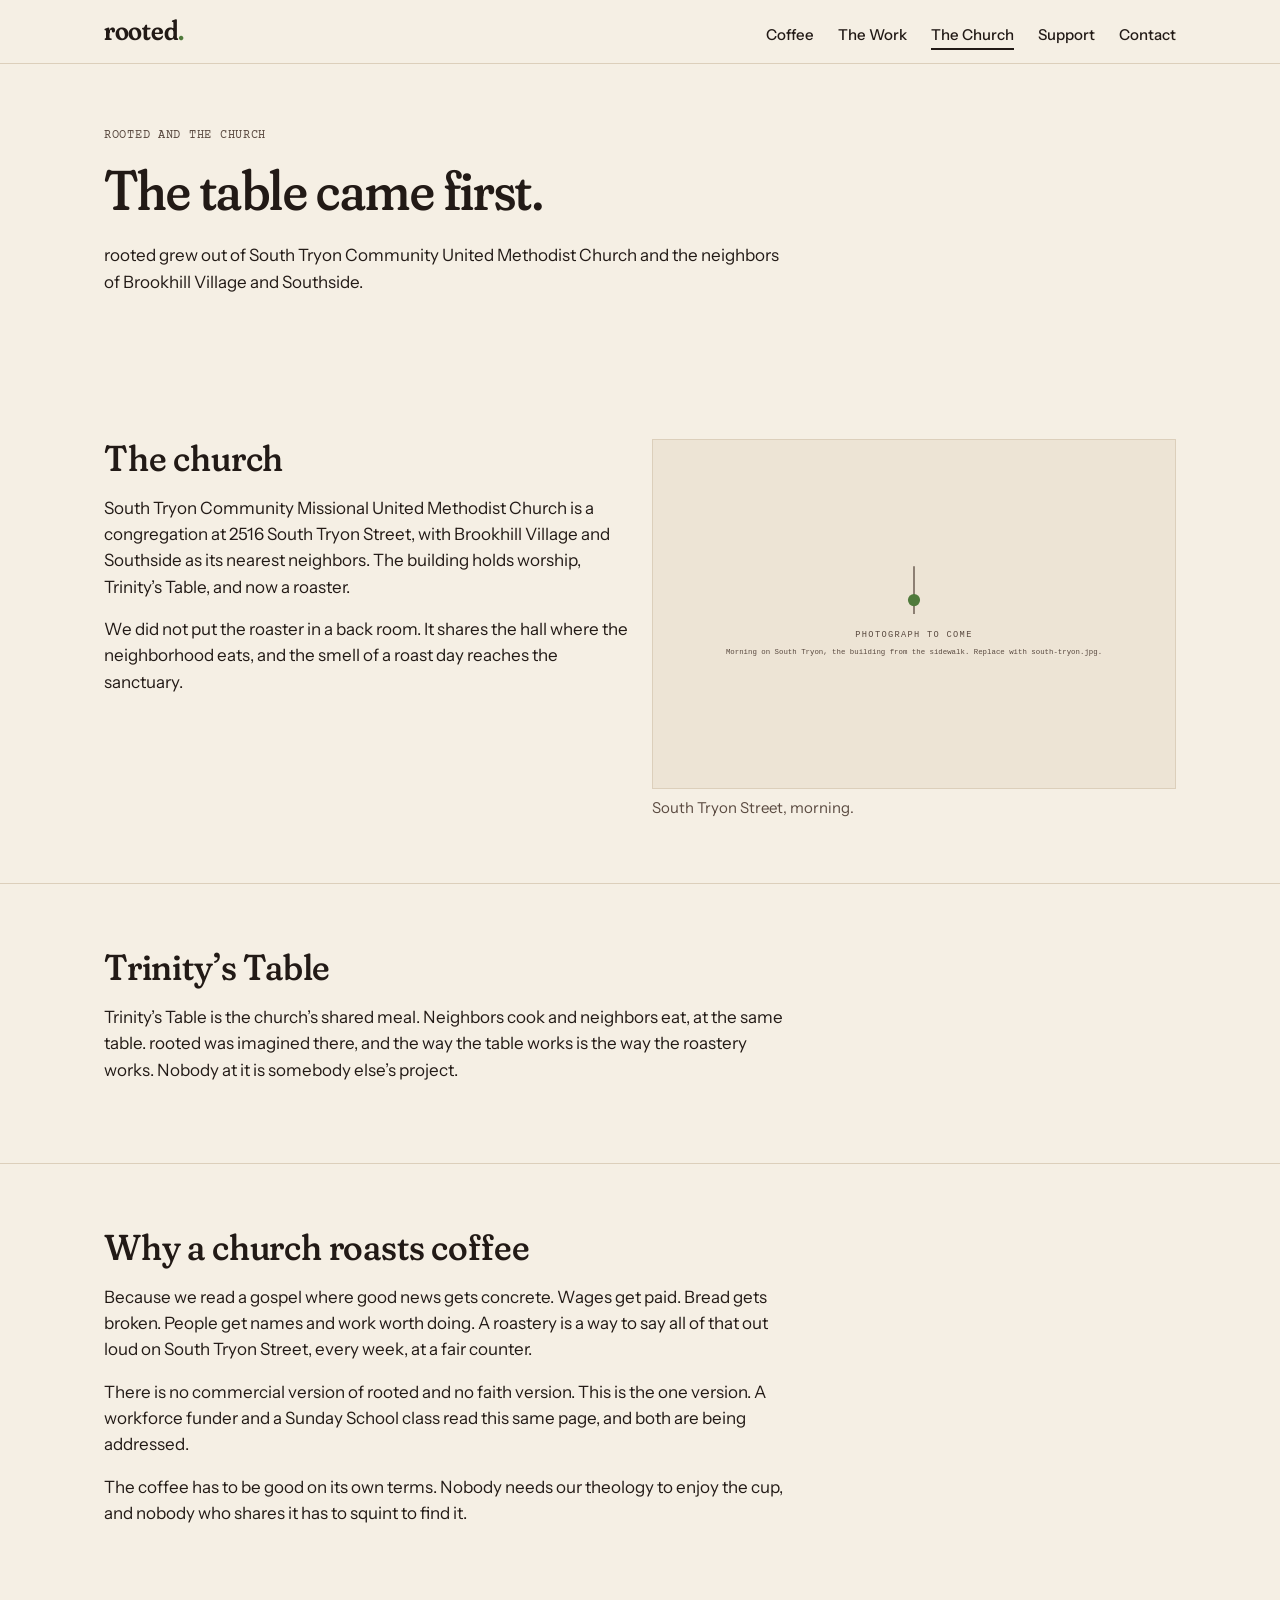
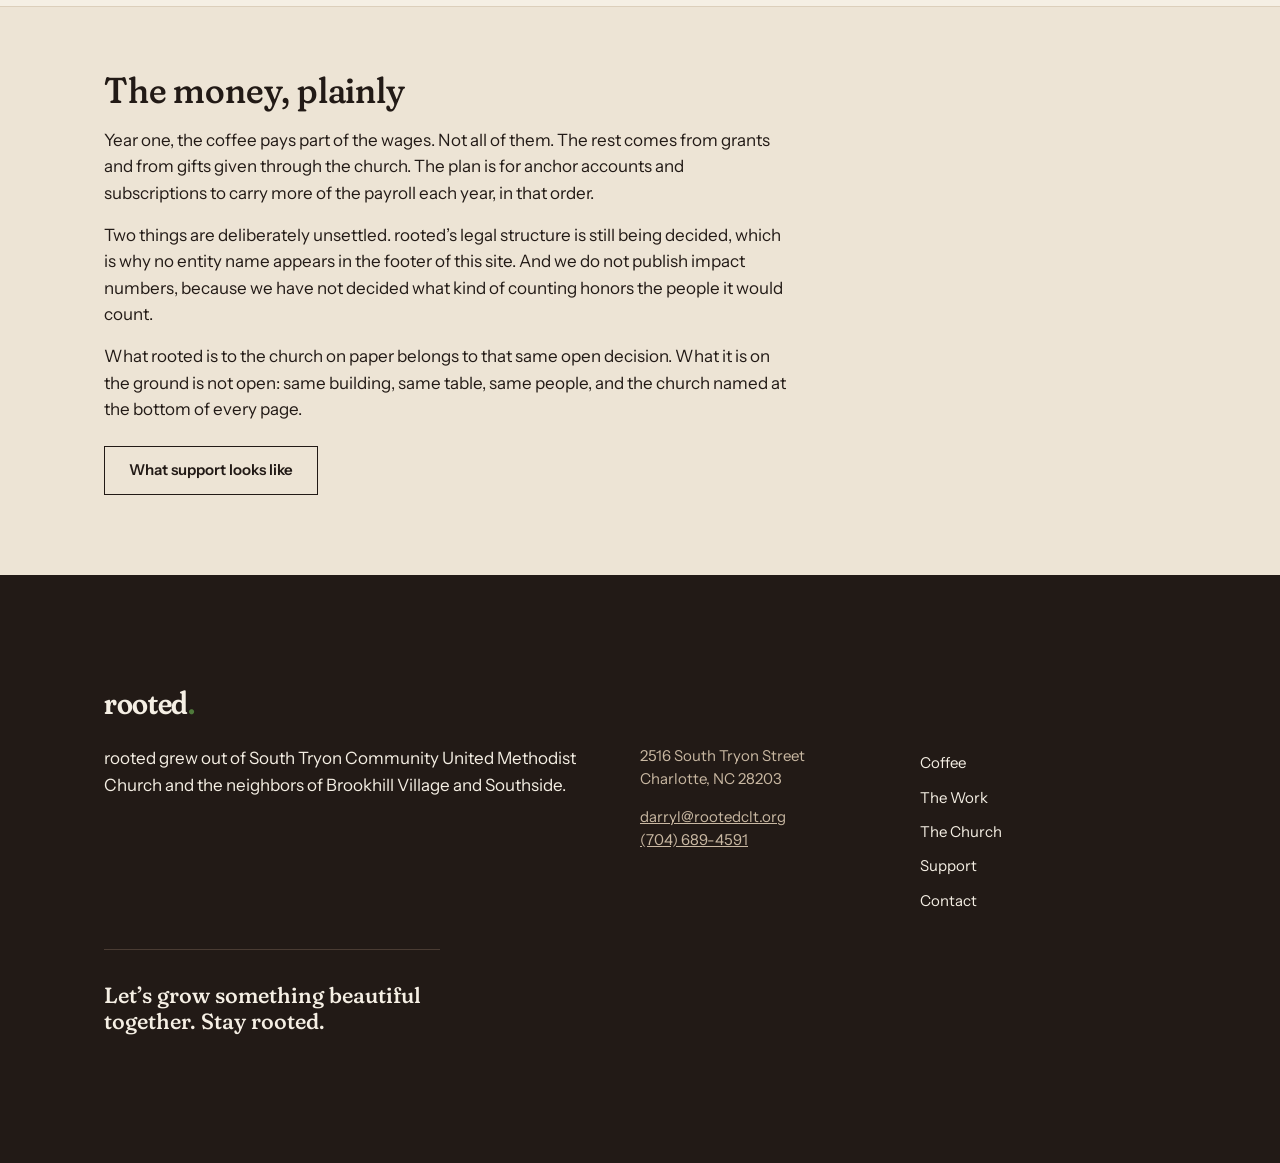
==== church.html @ e8d23bf9 "Build the six-page site: coffee first, the log as structure Home opens as the bag front at viewport " ====
<!doctype html>
<html lang="en">
<head>
<meta charset="utf-8">
<meta name="viewport" content="width=device-width, initial-scale=1">
<title>The Church — rooted.</title>
<meta name="description" content="rooted grew out of South Tryon Community United Methodist Church and the neighbors of Brookhill Village and Southside. The table, the theology, and the honest funding picture.">
<link rel="icon" href="rooted-favicon.svg" type="image/svg+xml">
<link rel="stylesheet" href="rooted-fonts.css">
<link rel="stylesheet" href="rooted-tokens.css">
<link rel="stylesheet" href="rooted-site.css">
<script src="rooted-site.js" defer></script>
</head>
<body>
<a class="skip" href="#main">Skip to content</a>

<header class="site-head">
  <div class="shell">
    <a class="wm" href="index.html" aria-label="rooted. — home">rooted<span class="dot">.</span></a>
    <nav class="site-nav" aria-label="Site">
      <ul>
        <li><a href="coffee.html">Coffee</a></li>
        <li><a href="work.html">The Work</a></li>
        <li><a href="church.html" aria-current="page">The Church</a></li>
        <li><a href="support.html">Support</a></li>
        <li><a href="contact.html">Contact</a></li>
      </ul>
    </nav>
  </div>
</header>

<main id="main">

  <section class="page-head" aria-label="Rooted and the church">
    <div class="shell">
      <p class="label rise">Rooted and the church</p>
      <h1 class="rise d1">The table came first.</h1>
      <!-- The church line. Fixed wording. -->
      <p class="rise d2" style="margin-top: var(--s-6);">rooted grew out of South Tryon Community United Methodist Church and the neighbors of Brookhill Village and Southside.</p>
    </div>
  </section>

  <section class="band" aria-labelledby="church-h">
    <div class="shell">
      <div class="cols-media">
        <div class="reveal">
          <h2 id="church-h">The church</h2>
          <p style="margin-top: var(--s-4);">South Tryon Community Missional United Methodist Church is a congregation at 2516 South Tryon Street, with Brookhill Village and Southside as its nearest neighbors. The building holds worship, Trinity&rsquo;s Table, and now a roaster.</p>
          <p>We did not put the roaster in a back room. It shares the hall where the neighborhood eats, and the smell of a roast day reaches the sanctuary.</p>
        </div>
        <figure class="reveal">
          <img class="photo" src="photo-south-tryon.svg" width="1200" height="800"
               alt="Placeholder: morning light on South Tryon Street." loading="lazy">
          <figcaption class="small">South Tryon Street, morning.</figcaption>
        </figure>
      </div>
    </div>
  </section>

  <section class="band" aria-labelledby="table-h">
    <div class="shell">
      <h2 id="table-h">Trinity&rsquo;s Table</h2>
      <!-- DARRYL: check this description of Trinity's Table against how you
           describe it out loud. The site should not define the table's practice
           more precisely than the table itself does. -->
      <p style="margin-top: var(--s-4);">Trinity&rsquo;s Table is the church&rsquo;s shared meal. Neighbors cook and neighbors eat, at the same table. rooted was imagined there, and the way the table works is the way the roastery works. Nobody at it is somebody else&rsquo;s project.</p>
    </div>
  </section>

  <section class="band" aria-labelledby="why-h">
    <div class="shell">
      <h2 id="why-h">Why a church roasts coffee</h2>
      <p style="margin-top: var(--s-4);">Because we read a gospel where good news gets concrete. Wages get paid. Bread gets broken. People get names and work worth doing. A roastery is a way to say all of that out loud on South Tryon Street, every week, at a fair counter.</p>
      <p>There is no commercial version of rooted and no faith version. This is the one version. A workforce funder and a Sunday School class read this same page, and both are being addressed.</p>
      <p>The coffee has to be good on its own terms. Nobody needs our theology to enjoy the cup, and nobody who shares it has to squint to find it.</p>
    </div>
  </section>

  <section class="band band--alt" aria-labelledby="money-h">
    <div class="shell">
      <h2 id="money-h">The money, plainly</h2>
      <p style="margin-top: var(--s-4);">Year one, the coffee pays part of the wages. Not all of them. The rest comes from grants and from gifts given through the church. The plan is for anchor accounts and subscriptions to carry more of the payroll each year, in that order.</p>
      <p>Two things are deliberately unsettled. rooted&rsquo;s legal structure is still being decided, which is why no entity name appears in the footer of this site. And we do not publish impact numbers, because we have not decided what kind of counting honors the people it would count.</p>
      <p>What rooted is to the church on paper belongs to that same open decision. What it is on the ground is not open: same building, same table, same people, and the church named at the bottom of every page.</p>
      <p style="margin-top: var(--s-6);"><a class="btn secondary" href="support.html">What support looks like</a></p>
    </div>
  </section>

</main>

<footer class="site-foot band" data-theme="dark">
  <div class="shell">
    <a class="wm" href="index.html" aria-label="rooted. — home">rooted<span class="dot">.</span></a>
    <div class="foot-grid">
      <div>
        <p>rooted grew out of South Tryon Community United Methodist Church and the neighbors of Brookhill Village and Southside.</p>
      </div>
      <address>
        <p class="small">2516 South Tryon Street<br>Charlotte, NC 28203</p>
        <p class="small"><a href="mailto:darryl@rootedclt.org">darryl@rootedclt.org</a><br><a href="tel:+17046894591">(704) 689-4591</a></p>
      </address>
      <nav class="foot-nav" aria-label="Footer">
        <ul>
          <li><a href="coffee.html">Coffee</a></li>
          <li><a href="work.html">The Work</a></li>
          <li><a href="church.html">The Church</a></li>
          <li><a href="support.html">Support</a></li>
          <li><a href="contact.html">Contact</a></li>
        </ul>
      </nav>
    </div>
    <p class="signoff">Let&rsquo;s grow something beautiful together. Stay rooted.</p>
    <!-- Legal entity name goes here once the structure is decided.
         Deliberately blank until then. Do not add a placeholder name. -->
  </div>
</footer>

</body>
</html>
---- rooted-fonts.css ----
/* rooted. self-hosted fonts — Fraunces, Instrument Sans, Courier Prime.
   All SIL OFL 1.1, downloaded from Google Fonts (latin + latin-ext subsets).
   Self-hosting keeps offline editing and local preview working. */

@font-face {
  font-family: 'Courier Prime';
  font-style: italic;
  font-weight: 400;
  font-display: swap;
  src: url(font-courier-prime-italic-400-latin-ext.woff2) format('woff2');
  unicode-range: U+0100-02BA, U+02BD-02C5, U+02C7-02CC, U+02CE-02D7, U+02DD-02FF, U+0304, U+0308, U+0329, U+1D00-1DBF, U+1E00-1E9F, U+1EF2-1EFF, U+2020, U+20A0-20AB, U+20AD-20C0, U+2113, U+2C60-2C7F, U+A720-A7FF;
}
@font-face {
  font-family: 'Courier Prime';
  font-style: italic;
  font-weight: 400;
  font-display: swap;
  src: url(font-courier-prime-italic-400-latin.woff2) format('woff2');
  unicode-range: U+0000-00FF, U+0131, U+0152-0153, U+02BB-02BC, U+02C6, U+02DA, U+02DC, U+0304, U+0308, U+0329, U+2000-206F, U+20AC, U+2122, U+2191, U+2193, U+2212, U+2215, U+FEFF, U+FFFD;
}
@font-face {
  font-family: 'Courier Prime';
  font-style: normal;
  font-weight: 400;
  font-display: swap;
  src: url(font-courier-prime-normal-400-latin-ext.woff2) format('woff2');
  unicode-range: U+0100-02BA, U+02BD-02C5, U+02C7-02CC, U+02CE-02D7, U+02DD-02FF, U+0304, U+0308, U+0329, U+1D00-1DBF, U+1E00-1E9F, U+1EF2-1EFF, U+2020, U+20A0-20AB, U+20AD-20C0, U+2113, U+2C60-2C7F, U+A720-A7FF;
}
@font-face {
  font-family: 'Courier Prime';
  font-style: normal;
  font-weight: 400;
  font-display: swap;
  src: url(font-courier-prime-normal-400-latin.woff2) format('woff2');
  unicode-range: U+0000-00FF, U+0131, U+0152-0153, U+02BB-02BC, U+02C6, U+02DA, U+02DC, U+0304, U+0308, U+0329, U+2000-206F, U+20AC, U+2122, U+2191, U+2193, U+2212, U+2215, U+FEFF, U+FFFD;
}
@font-face {
  font-family: 'Courier Prime';
  font-style: normal;
  font-weight: 700;
  font-display: swap;
  src: url(font-courier-prime-normal-700-latin-ext.woff2) format('woff2');
  unicode-range: U+0100-02BA, U+02BD-02C5, U+02C7-02CC, U+02CE-02D7, U+02DD-02FF, U+0304, U+0308, U+0329, U+1D00-1DBF, U+1E00-1E9F, U+1EF2-1EFF, U+2020, U+20A0-20AB, U+20AD-20C0, U+2113, U+2C60-2C7F, U+A720-A7FF;
}
@font-face {
  font-family: 'Courier Prime';
  font-style: normal;
  font-weight: 700;
  font-display: swap;
  src: url(font-courier-prime-normal-700-latin.woff2) format('woff2');
  unicode-range: U+0000-00FF, U+0131, U+0152-0153, U+02BB-02BC, U+02C6, U+02DA, U+02DC, U+0304, U+0308, U+0329, U+2000-206F, U+20AC, U+2122, U+2191, U+2193, U+2212, U+2215, U+FEFF, U+FFFD;
}
@font-face {
  font-family: 'Fraunces';
  font-style: italic;
  font-weight: 300 700;
  font-display: swap;
  src: url(font-fraunces-italic-300-700-latin-ext.woff2) format('woff2');
  unicode-range: U+0100-02BA, U+02BD-02C5, U+02C7-02CC, U+02CE-02D7, U+02DD-02FF, U+0304, U+0308, U+0329, U+1D00-1DBF, U+1E00-1E9F, U+1EF2-1EFF, U+2020, U+20A0-20AB, U+20AD-20C0, U+2113, U+2C60-2C7F, U+A720-A7FF;
}
@font-face {
  font-family: 'Fraunces';
  font-style: italic;
  font-weight: 300 700;
  font-display: swap;
  src: url(font-fraunces-italic-300-700-latin.woff2) format('woff2');
  unicode-range: U+0000-00FF, U+0131, U+0152-0153, U+02BB-02BC, U+02C6, U+02DA, U+02DC, U+0304, U+0308, U+0329, U+2000-206F, U+20AC, U+2122, U+2191, U+2193, U+2212, U+2215, U+FEFF, U+FFFD;
}
@font-face {
  font-family: 'Fraunces';
  font-style: normal;
  font-weight: 300 700;
  font-display: swap;
  src: url(font-fraunces-normal-300-700-latin-ext.woff2) format('woff2');
  unicode-range: U+0100-02BA, U+02BD-02C5, U+02C7-02CC, U+02CE-02D7, U+02DD-02FF, U+0304, U+0308, U+0329, U+1D00-1DBF, U+1E00-1E9F, U+1EF2-1EFF, U+2020, U+20A0-20AB, U+20AD-20C0, U+2113, U+2C60-2C7F, U+A720-A7FF;
}
@font-face {
  font-family: 'Fraunces';
  font-style: normal;
  font-weight: 300 700;
  font-display: swap;
  src: url(font-fraunces-normal-300-700-latin.woff2) format('woff2');
  unicode-range: U+0000-00FF, U+0131, U+0152-0153, U+02BB-02BC, U+02C6, U+02DA, U+02DC, U+0304, U+0308, U+0329, U+2000-206F, U+20AC, U+2122, U+2191, U+2193, U+2212, U+2215, U+FEFF, U+FFFD;
}
@font-face {
  font-family: 'Instrument Sans';
  font-style: italic;
  font-weight: 400;
  font-stretch: 100%;
  font-display: swap;
  src: url(font-instrument-sans-italic-400-latin-ext.woff2) format('woff2');
  unicode-range: U+0100-02BA, U+02BD-02C5, U+02C7-02CC, U+02CE-02D7, U+02DD-02FF, U+0304, U+0308, U+0329, U+1D00-1DBF, U+1E00-1E9F, U+1EF2-1EFF, U+2020, U+20A0-20AB, U+20AD-20C0, U+2113, U+2C60-2C7F, U+A720-A7FF;
}
@font-face {
  font-family: 'Instrument Sans';
  font-style: italic;
  font-weight: 400;
  font-stretch: 100%;
  font-display: swap;
  src: url(font-instrument-sans-italic-400-latin.woff2) format('woff2');
  unicode-range: U+0000-00FF, U+0131, U+0152-0153, U+02BB-02BC, U+02C6, U+02DA, U+02DC, U+0304, U+0308, U+0329, U+2000-206F, U+20AC, U+2122, U+2191, U+2193, U+2212, U+2215, U+FEFF, U+FFFD;
}
@font-face {
  font-family: 'Instrument Sans';
  font-style: normal;
  font-weight: 400 600;
  font-stretch: 100%;
  font-display: swap;
  src: url(font-instrument-sans-normal-latin-ext.woff2) format('woff2');
  unicode-range: U+0100-02BA, U+02BD-02C5, U+02C7-02CC, U+02CE-02D7, U+02DD-02FF, U+0304, U+0308, U+0329, U+1D00-1DBF, U+1E00-1E9F, U+1EF2-1EFF, U+2020, U+20A0-20AB, U+20AD-20C0, U+2113, U+2C60-2C7F, U+A720-A7FF;
}
@font-face {
  font-family: 'Instrument Sans';
  font-style: normal;
  font-weight: 400 600;
  font-stretch: 100%;
  font-display: swap;
  src: url(font-instrument-sans-normal-latin.woff2) format('woff2');
  unicode-range: U+0000-00FF, U+0131, U+0152-0153, U+02BB-02BC, U+02C6, U+02DA, U+02DC, U+0304, U+0308, U+0329, U+2000-206F, U+20AC, U+2122, U+2191, U+2193, U+2212, U+2215, U+FEFF, U+FFFD;
}
---- rooted-tokens.css ----
/* rooted. design tokens — v1.0, August 2026
   Direction: Cup. Paste into the site build unchanged.
   Fonts: Fraunces, Instrument Sans, Courier Prime (all SIL OFL 1.1, Google Fonts).
   Contrast ratios below were computed, not estimated. Text pairs pass WCAG AA (4.5).
   Green is a mark, never text. */

:root {
  /* ---- Palette, named by what it is ---- */
  --roast:   #221A16;  /* ink; dark surface.            Paper on Roast 14.95 */
  --roast-2: #2A201B;  /* second dark surface.          Paper on Roast-2 13.89 */
  --bark:    #5A4A40;  /* secondary text on light.      Bark on Paper 7.37, on Paper-2 6.70 */
  --chaff:   #C9B8A2;  /* secondary text on dark.       Chaff on Roast 8.85, on Roast-2 8.22 */
  --paper:   #F5EFE4;  /* light surface; the bag.       Roast on Paper 14.95 */
  --paper-2: #EDE4D5;  /* second light surface.         Roast on Paper-2 13.57 */
  --green:   #4F7A3B;  /* the period. the nodes. never text.
                          Green on Paper 4.39, on Paper-2 3.99, on Roast 3.41, on Roast-2 3.16 (graphic, 3.0) */
  --rule-light: #DCCFBB; /* hairline rules on Paper */
  --rule-dark:  #4A3C33; /* hairline rules on Roast */

  /* Usage ratio across a page, roughly: Paper 58, Roast 30, Bark/Chaff 10, Green under 2. */

  /* ---- Light set (default) ---- */
  --surface:    var(--paper);
  --surface-2:  var(--paper-2);
  --text:       var(--roast);
  --text-2:     var(--bark);
  --rule:       var(--rule-light);
  --node:       var(--green);
  --focus:      var(--green);

  /* ---- Type families ---- */
  --font-display: "Fraunces", "Iowan Old Style", Georgia, serif;
  --font-body:    "Instrument Sans", "Helvetica Neue", Arial, sans-serif;
  --font-label:   "Courier Prime", "Courier New", monospace;

  /* Fraunces axes. WONK is on in the wordmark only. */
  --display-axes:  "opsz" 144, "wght" 500, "SOFT" 100, "WONK" 0;
  --wordmark-axes: "opsz" 144, "wght" 600, "SOFT" 100, "WONK" 1;

  /* ---- Type scale (desktop / mobile) ---- */
  --h1-size: 3.5rem;    --h1-size-m: 2.5rem;   --h1-lh: 1.02; --h1-ls: -0.01em;  --h1-wght: 500; --h1-opsz: 144;
  --h2-size: 2.25rem;   --h2-size-m: 1.875rem; --h2-lh: 1.10; --h2-ls: -0.005em; --h2-wght: 500; --h2-opsz: 72;
  --h3-size: 1.625rem;  --h3-size-m: 1.375rem; --h3-lh: 1.20; --h3-ls: 0;        --h3-wght: 500; --h3-opsz: 36;
  --h4-size: 1.125rem;  --h4-size-m: 1.0625rem;--h4-lh: 1.35; --h4-ls: 0;        --h4-wght: 600; /* Instrument Sans */
  --body-size: 1.0625rem; --body-size-m: 1rem; --body-lh: 1.55; --body-ls: 0;    --body-wght: 400;
  --small-size: 0.9375rem; --small-lh: 1.50;   --small-ls: 0;                     --small-wght: 400;
  --label-size: 0.75rem;   --label-lh: 1.40;   --label-ls: 0.06em;                --label-wght: 400; /* Courier Prime, uppercase */
  --log-size:   0.8125rem; --log-lh: 1.40;     --log-ls: 0;                       --log-wght: 400;   /* Courier Prime, sentence case */

  --measure: 62ch;   /* body text never wider than this */

  /* ---- Spacing, 4px base ---- */
  --s-1: 0.25rem;  /* 4  */
  --s-2: 0.5rem;   /* 8  */
  --s-3: 0.75rem;  /* 12 */
  --s-4: 1rem;     /* 16 */
  --s-6: 1.5rem;   /* 24 */
  --s-8: 2rem;     /* 32 */
  --s-12: 3rem;    /* 48 */
  --s-16: 4rem;    /* 64 */
  --s-24: 6rem;    /* 96 */
  --s-32: 8rem;    /* 128 */

  /* ---- Grid ---- */
  --page-max: 1120px;
  --page-margin: 1.5rem;     /* 24 desktop */
  --page-margin-m: 1.25rem;  /* 20 mobile */
  --gutter: 1.5rem;          /* 24 desktop */
  --gutter-m: 1rem;          /* 16 mobile */
  --cols: 12;                /* 4 on mobile */

  /* ---- Radius and border policy, stated as a rule ----
     If it is not a node, it is not round.
     Every corner in the system is square: buttons, fields, cards, photographs, tables.
     The only round shape is the node (and the period), which is a circle.
     Borders are 1px hairlines in --rule; emphasis borders are 1px in --text.
     No drop shadows. Depth is a change of surface (Paper to Paper-2) or a hairline. */
  --radius: 0;
  --radius-node: 50%;
  --border: 1px solid var(--rule);
  --border-strong: 1px solid var(--text);
  --node-size: 0.6875rem;   /* 11px */
  --spine-width: 1.5px;

  /* ---- Focus ---- */
  --focus-ring: 2px solid var(--focus);
  --focus-offset: 2px;

  /* ---- Motion ---- */
  --ease: cubic-bezier(.2,.7,.2,1);
  --dur: 160ms;
}

/* Dark set. Apply to <body data-theme="dark"> or any container. */
[data-theme="dark"] {
  --surface:   var(--roast);
  --surface-2: var(--roast-2);
  --text:      var(--paper);
  --text-2:    var(--chaff);
  --rule:      var(--rule-dark);
  --node:      var(--green);
  --focus:     var(--green);
}

@media (prefers-reduced-motion: reduce) {
  :root { --dur: 0ms; }
}
---- rooted-site.css ----
/* rooted. site styles — v1.0
   Component layer only. Every value here is a token from rooted-tokens.css
   or a composition of tokens. If a raw number appears, it is a layout ratio,
   not a new design token. Do not add colors, radii, or shadows here. */

/* ---- Base ---- */
*, *::before, *::after { box-sizing: border-box; }
html { scroll-behavior: smooth; }
@media (prefers-reduced-motion: reduce) { html { scroll-behavior: auto; } }
body {
  margin: 0;
  background: var(--surface);
  color: var(--text);
  font-family: var(--font-body);
  font-size: var(--body-size-m);
  line-height: var(--body-lh);
  font-weight: var(--body-wght);
  -webkit-font-smoothing: antialiased;
}
@media (min-width: 821px) { body { font-size: var(--body-size); } }

h1, h2, h3 {
  font-family: var(--font-display);
  font-weight: 500;
  margin: 0;
}
h1 { font-size: var(--h1-size-m); line-height: var(--h1-lh); letter-spacing: var(--h1-ls); font-variation-settings: "opsz" 144, "wght" 500, "SOFT" 100, "WONK" 0; }
h2 { font-size: var(--h2-size-m); line-height: var(--h2-lh); letter-spacing: var(--h2-ls); font-variation-settings: "opsz" 72, "wght" 500, "SOFT" 100, "WONK" 0; }
h3 { font-size: var(--h3-size-m); line-height: var(--h3-lh); font-variation-settings: "opsz" 36, "wght" 500, "SOFT" 100, "WONK" 0; }
h4 { font-family: var(--font-body); font-size: var(--h4-size-m); line-height: var(--h4-lh); font-weight: 600; margin: 0; }
@media (min-width: 821px) {
  h1 { font-size: var(--h1-size); }
  h2 { font-size: var(--h2-size); }
  h3 { font-size: var(--h3-size); }
  h4 { font-size: var(--h4-size); }
}
p { max-width: var(--measure); margin: 0 0 var(--s-4); }
a { color: inherit; }
img, svg, video { max-width: 100%; height: auto; display: block; }
ul, ol { margin: 0; padding: 0; }

.small { font-size: var(--small-size); line-height: var(--small-lh); color: var(--text-2); }
.label {
  font-family: var(--font-label); font-size: var(--label-size); line-height: var(--label-lh);
  letter-spacing: var(--label-ls); text-transform: uppercase; color: var(--text-2);
}
.log { font-family: var(--font-label); font-size: var(--log-size); line-height: var(--log-lh); }

/* Wordmark. Live text on Fraunces, same axes as the logo files. Never retype elsewhere. */
.wm {
  font-family: var(--font-display);
  font-variation-settings: var(--wordmark-axes);
  font-weight: 600;
  letter-spacing: -0.01em;
  line-height: 1;
  text-decoration: none;
}
.wm .dot { color: var(--node); }

/* ---- Focus ---- */
:focus-visible { outline: var(--focus-ring); outline-offset: var(--focus-offset); }

.skip {
  position: absolute; left: -9999px; top: var(--s-2);
  background: var(--text); color: var(--surface);
  padding: var(--s-2) var(--s-4); z-index: 10; text-decoration: none;
}
.skip:focus-visible { left: var(--s-2); }

/* ---- Shell and bands ---- */
.shell { max-width: var(--page-max); margin-inline: auto; padding-inline: var(--page-margin-m); }
@media (min-width: 821px) { .shell { padding-inline: var(--page-margin); } }

.band { padding-block: var(--s-12); }
@media (min-width: 821px) { .band { padding-block: var(--s-16); } }
.band + .band { border-top: var(--border); }
.band--alt { background: var(--surface-2); }
/* Dark bands take the dark token set via data-theme="dark" on the section itself. */
[data-theme="dark"].band { background: var(--surface); color: var(--text); border-top: 0; }
[data-theme="dark"].band + .band { border-top: 0; }

/* ---- Header ---- */
.site-head { border-bottom: var(--border); background: var(--surface); }
.site-head .shell {
  display: flex; align-items: baseline; justify-content: space-between;
  gap: var(--s-4); flex-wrap: wrap; padding-block: var(--s-4);
}
.site-head .wm { font-size: 1.75rem; color: var(--text); }
.site-nav ul { list-style: none; display: flex; flex-wrap: wrap; gap: var(--s-2) var(--s-6); }
.site-nav a {
  font-size: var(--small-size); font-weight: 500; text-decoration: none;
  color: var(--text); padding-block: var(--s-1);
}
.site-nav a:hover { text-decoration: underline; text-underline-offset: 3px; }
.site-nav a[aria-current="page"] { border-bottom: 2px solid var(--text); }

/* ---- Hero (index) ---- */
.hero { padding-block: var(--s-12) var(--s-16); }
@media (min-width: 821px) { .hero { padding-block: var(--s-16) var(--s-24); } }
.hero-title {
  font-size: clamp(3.25rem, 12vw, 7.5rem);
  max-width: 9ch;
  margin: var(--s-3) 0 var(--s-2);
}
.origin-line {
  font-family: var(--font-display); font-style: italic; font-weight: 400;
  font-variation-settings: "opsz" 36, "wght" 400, "SOFT" 100, "WONK" 0;
  font-size: var(--h3-size-m); line-height: var(--h3-lh);
}
@media (min-width: 821px) { .origin-line { font-size: var(--h3-size); } }
.hero-grid { display: grid; gap: var(--s-8); }
@media (min-width: 821px) {
  .hero-grid { grid-template-columns: 7fr 5fr; gap: var(--gutter); align-items: end; }
}
.hero-tag { text-align: left; }
@media (min-width: 821px) { .hero-tag { text-align: right; } }

/* Page-head for interior pages: same shape, kit scale. */
.page-head { padding-block: var(--s-12); }
@media (min-width: 821px) { .page-head { padding-block: var(--s-16); } }
.page-head h1 { max-width: 16ch; margin: var(--s-3) 0 var(--s-4); }

/* ---- Taproot. Ordered sequences only. Never decoration, never branching. ---- */
.taproot { position: relative; padding-left: var(--s-8); border-left: var(--spine-width) solid var(--text); max-width: var(--measure); }
.taproot .entry { position: relative; padding: 0 0 var(--s-6); }
.taproot .entry:last-child { padding-bottom: 0; }
.taproot .node {
  position: absolute; top: 0.25rem;
  left: calc(-1 * var(--s-8) - var(--node-size) / 2 - var(--spine-width) / 2);
  width: var(--node-size); height: var(--node-size);
  border-radius: var(--radius-node); background: var(--node);
}
.taproot .entry > .label { margin-bottom: var(--s-1); }
.taproot h4 { margin-bottom: var(--s-1); }
.taproot p:last-child { margin-bottom: 0; }

/* ---- Buttons and fields ---- */
.btn {
  display: inline-block; font-family: var(--font-body); font-weight: 600;
  font-size: var(--small-size); line-height: var(--small-lh);
  padding: var(--s-3) var(--s-6);
  border: var(--border-strong); background: var(--text); color: var(--surface);
  text-decoration: none; cursor: pointer; border-radius: var(--radius);
}
.btn.secondary { background: transparent; color: var(--text); }
.btn:hover { background: var(--text-2); border-color: var(--text-2); color: var(--surface); }
.btn.secondary:hover { background: transparent; color: var(--text-2); }

.field {
  font: inherit; padding: var(--s-3); border: var(--border-strong);
  background: var(--surface); color: var(--text); width: 100%; border-radius: var(--radius);
}
.form-row { margin-bottom: var(--s-4); }
.form-row > label { display: block; font-size: var(--small-size); font-weight: 600; margin-bottom: var(--s-1); }
.form-row .small { display: block; margin-top: var(--s-1); }
.form-grid { display: grid; gap: 0 var(--gutter-m); }
@media (min-width: 821px) { .form-grid { grid-template-columns: 1fr 1fr; gap: 0 var(--gutter); } }
.form-grid .wide { grid-column: 1 / -1; }
.check { display: flex; gap: var(--s-2); align-items: flex-start; font-size: var(--small-size); font-weight: 500; }
.check input { width: 1rem; height: 1rem; margin-top: 0.2em; accent-color: var(--text); }
/* Honeypot. Off-canvas, not display:none, so bots still see it. */
.bh { position: absolute; left: -9999px; width: 1px; height: 1px; overflow: hidden; }

.form-note { margin-top: var(--s-3); }
.form-done { border: var(--border-strong); padding: var(--s-6); max-width: var(--measure); }
.form-done p:last-child { margin-bottom: 0; }
[hidden] { display: none !important; }

/* ---- Two-column section layout ---- */
.cols { display: grid; gap: var(--s-8); }
@media (min-width: 821px) { .cols { grid-template-columns: 1fr 1fr; gap: var(--gutter); } }
.cols-media { display: grid; gap: var(--s-8); align-items: start; }
@media (min-width: 821px) { .cols-media { grid-template-columns: 6fr 6fr; gap: var(--gutter); } }

/* ---- Photography and the video slot. Square corners, hairline frame. ---- */
.photo { border: var(--border); width: 100%; height: auto; }
figure { margin: 0; }
figcaption { margin-top: var(--s-2); }
.media-slot video { border: var(--border); width: 100%; height: auto; }

/* ---- Fact table (support page). Log face, like the back of the bag. ---- */
.facts { width: 100%; border-collapse: collapse; max-width: var(--measure); }
.facts th, .facts td {
  text-align: left; vertical-align: top; padding: var(--s-3) var(--s-2);
  border-bottom: var(--border);
  font-family: var(--font-label); font-size: var(--log-size); line-height: var(--log-lh);
  font-weight: 400;
}
.facts th {
  text-transform: uppercase; letter-spacing: var(--label-ls);
  font-size: var(--label-size); color: var(--text-2); white-space: nowrap; padding-right: var(--s-6);
}

/* ---- The bag. Adapted from the kit page; literal inks are the kit's own. ---- */
.bag {
  width: 250px; height: 410px; background: var(--paper); position: relative;
  color: var(--roast); border: 1px solid #d9cdb9; flex: none;
}
.bag::before { content: ""; position: absolute; left: 0; right: 0; top: 0; height: 22px; border-bottom: 1px solid rgba(34,26,22,.18); }
.bag .valve { position: absolute; right: 22px; top: 38px; width: 8px; height: 8px; border-radius: 50%; background: rgba(34,26,22,.22); }
.bag .bwm { position: absolute; left: 28px; top: 50px; font-size: 56px; }
.bag .borigin { position: absolute; left: 28px; top: 118px; font-family: var(--font-display); font-variation-settings: "opsz" 36, "wght" 400, "SOFT" 100, "WONK" 0; font-size: 19px; line-height: 1.2; font-style: italic; }
.bag .bspine { position: absolute; left: 60px; top: 176px; bottom: 70px; width: 1.5px; background: var(--roast); }
.bag .bn { position: absolute; left: 55px; width: 11px; height: 11px; border-radius: 50%; background: var(--green); }
.bag .bl { position: absolute; left: 78px; font-family: var(--font-label); font-size: 11px; line-height: 1.35; width: 150px; }
.bag .bl .k { display: block; font-size: 9px; letter-spacing: .1em; text-transform: uppercase; color: var(--bark); }
.bag .wt { position: absolute; left: 28px; bottom: 28px; font-family: var(--font-display); font-variation-settings: "opsz" 72, "wght" 600, "SOFT" 100, "WONK" 0; font-size: 24px; }
.bag .wt small { font-family: var(--font-label); font-size: 10px; letter-spacing: .08em; margin-left: 6px; color: var(--bark); }
.bag .btag { position: absolute; right: 22px; bottom: 30px; text-align: right; font-family: var(--font-body); font-size: 9.5px; line-height: 1.35; color: var(--bark); max-width: 86px; }

/* ---- Footer ---- */
.site-foot { margin-top: 0; }
.site-foot .shell { padding-block: var(--s-12); }
.site-foot .wm { font-size: 2rem; color: var(--text); }
.foot-grid { display: grid; gap: var(--s-8); margin-top: var(--s-6); }
@media (min-width: 821px) { .foot-grid { grid-template-columns: 2fr 1fr 1fr; gap: var(--gutter); } }
.site-foot address { font-style: normal; }
.site-foot a { color: inherit; }
.foot-nav ul { list-style: none; }
.foot-nav li { padding-block: var(--s-1); }
.foot-nav a { text-decoration: none; font-size: var(--small-size); }
.foot-nav a:hover { text-decoration: underline; text-underline-offset: 3px; }
.signoff {
  font-family: var(--font-display); font-variation-settings: "opsz" 36, "wght" 500, "SOFT" 100, "WONK" 0;
  font-size: var(--h3-size-m); line-height: var(--h3-lh);
  margin-top: var(--s-8); padding-top: var(--s-8); border-top: 1px solid var(--rule);
  max-width: 24ch;
}

/* ---- Motion. Two moves only: a load rise on the hero, a scroll reveal on marked
   sections. Both are removed entirely under prefers-reduced-motion. ---- */
.rise { opacity: 0; transform: translateY(0.75rem); animation: rise 560ms var(--ease) forwards; }
.rise.d1 { animation-delay: 90ms; }
.rise.d2 { animation-delay: 180ms; }
.rise.d3 { animation-delay: 270ms; }
@keyframes rise { to { opacity: 1; transform: none; } }

.reveal { opacity: 0; transform: translateY(0.75rem); transition: opacity 560ms var(--ease), transform 560ms var(--ease); }
.reveal.in { opacity: 1; transform: none; }

@media (prefers-reduced-motion: reduce) {
  .rise, .reveal { opacity: 1; transform: none; animation: none; transition: none; }
}
/* No-JS safety: reveals only hide when JS has tagged the page. */
html:not(.js) .reveal { opacity: 1; transform: none; }
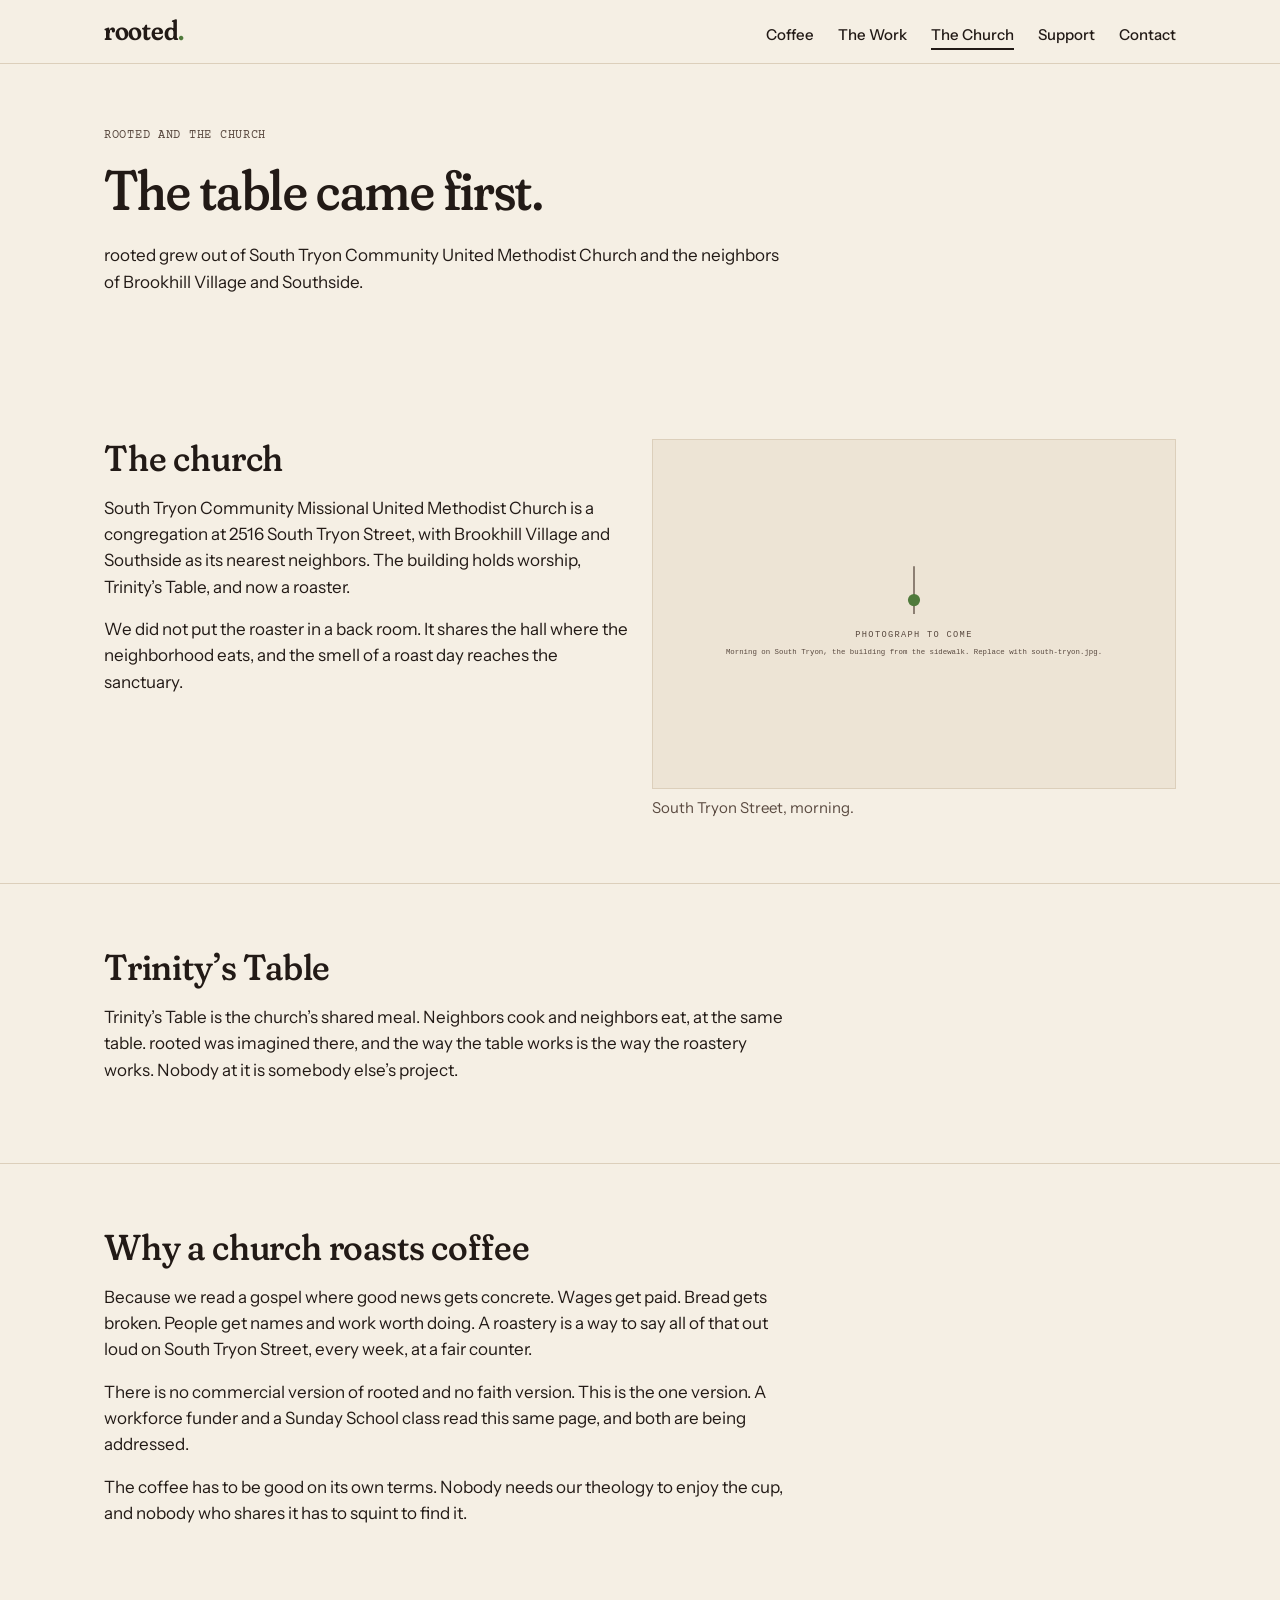
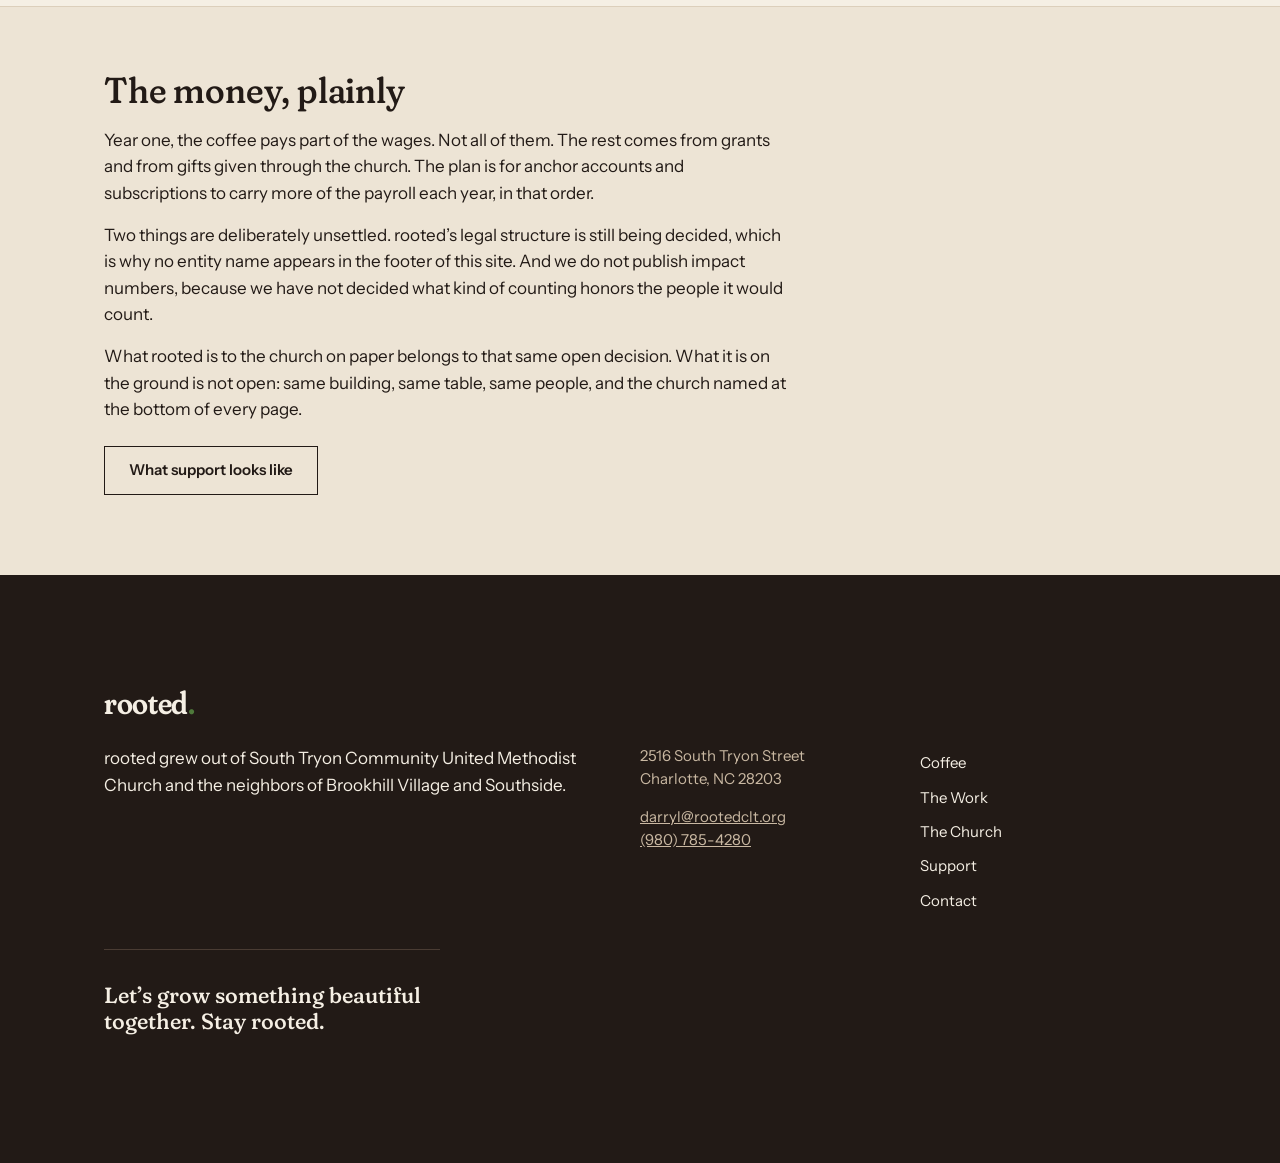
==== commit 2e1bfbbe: "Update phone number to (980) 785-4280 site-wide Display text and tel: links, on the landing page, th" ====
--- a/church.html
+++ b/church.html
@@ -97,7 +97,7 @@
       </div>
       <address>
         <p class="small">2516 South Tryon Street<br>Charlotte, NC 28203</p>
-        <p class="small"><a href="mailto:darryl@rootedclt.org">darryl@rootedclt.org</a><br><a href="tel:+17046894591">(704) 689-4591</a></p>
+        <p class="small"><a href="mailto:darryl@rootedclt.org">darryl@rootedclt.org</a><br><a href="tel:+19807854280">(980) 785-4280</a></p>
       </address>
       <nav class="foot-nav" aria-label="Footer">
         <ul>
--- a/rooted-tokens.css
+++ b/rooted-tokens.css
@@ -105,3 +105,17 @@
 @media (prefers-reduced-motion: reduce) {
   :root { --dur: 0ms; }
 }
+
+/* ---- v1.1 addendum (approved by Darryl, Aug 2026): Ember ----
+   Green is the color of coffee before it is roasted. Ember is coffee at
+   first crack. Contrast, computed:
+     Roast text on an Ember surface  7.93  passes AA
+     Ember as accent on Roast        7.93  passes AA
+     Ember as accent on Roast-2      7.37  passes AA
+     Ember on Paper                  1.88  fails — never
+     Green on Ember                  2.33  fails — never
+   The rule: Ember is a full surface carrying Roast text, or an accent on
+   the dark surfaces (a link, a button, a focus ring there). It is never
+   text or graphic on Paper, and it never carries a node. Green keeps its
+   jobs untouched: the period, the nodes. */
+:root { --ember: #E8A33C; }
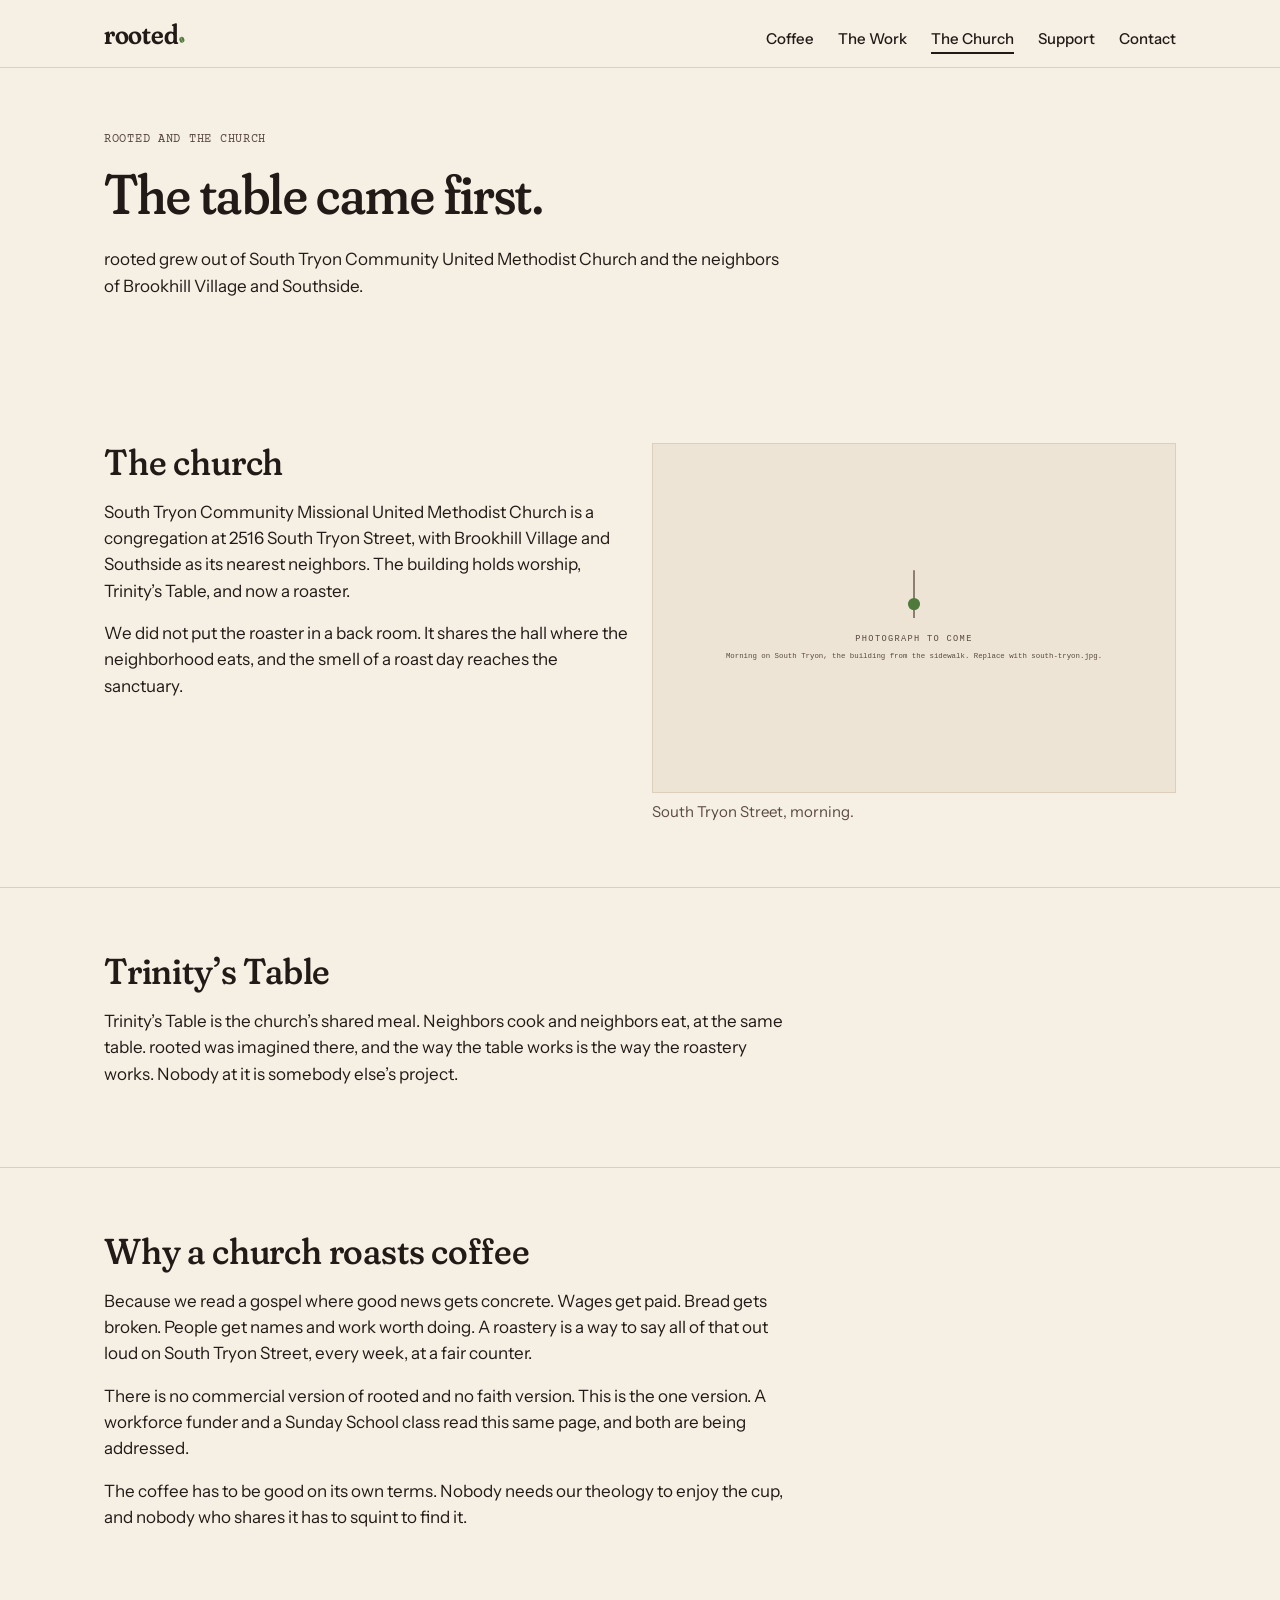
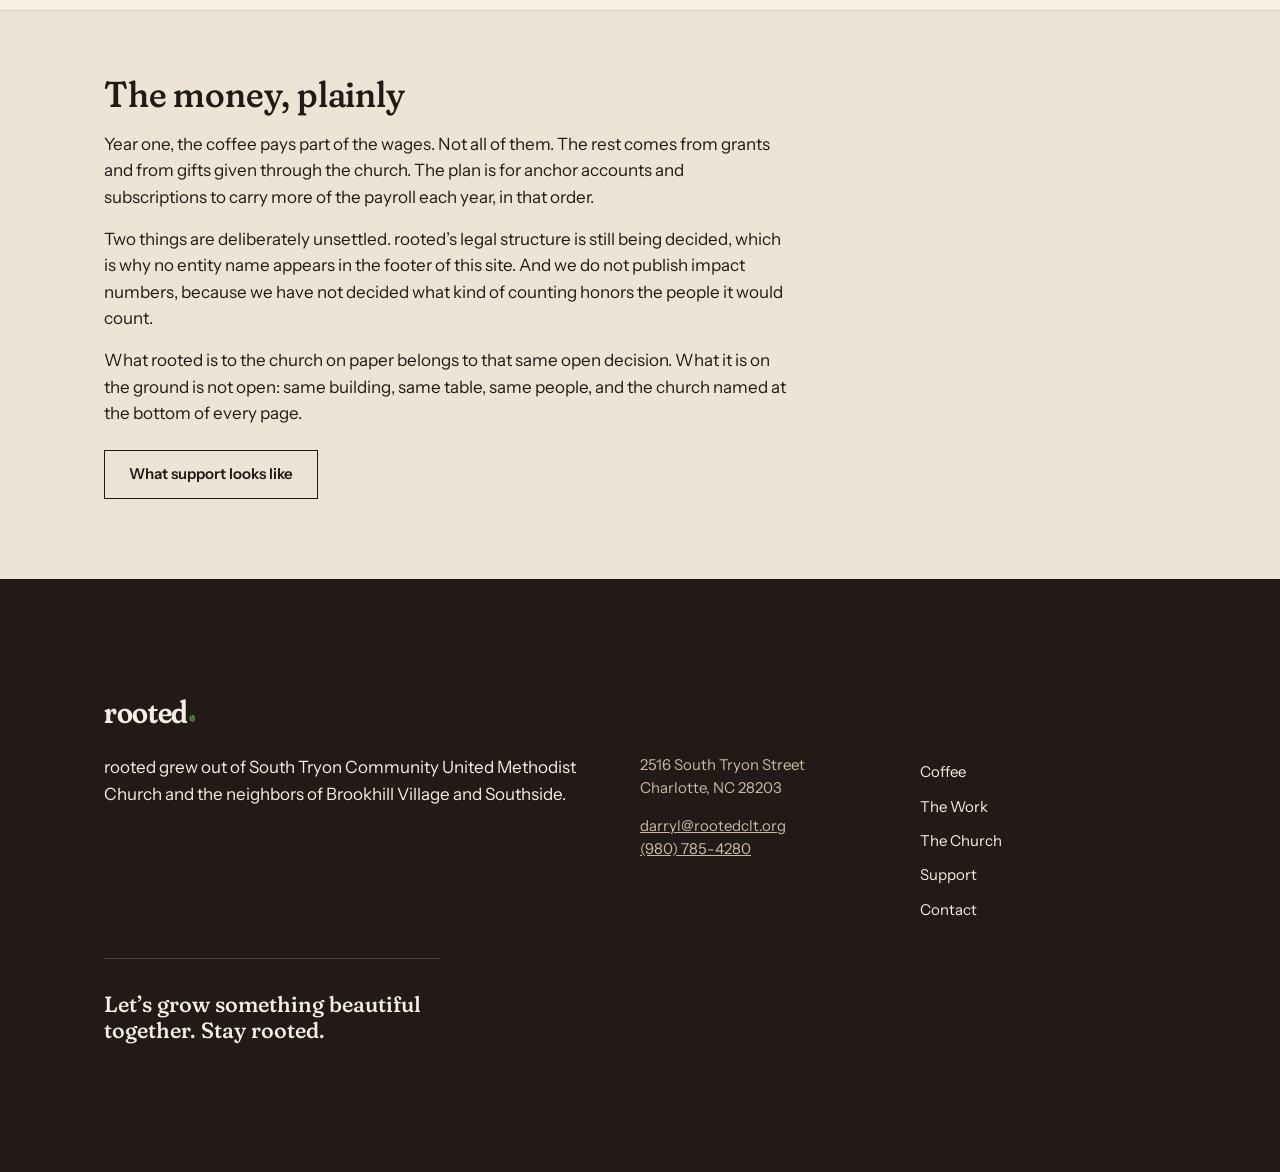
==== commit c30463f0: "The wordmark's period becomes a raw green coffee bean Darryl's choice of option B: an upright oval w" ====
--- a/church.html
+++ b/church.html
@@ -16,7 +16,7 @@
 
 <header class="site-head">
   <div class="shell">
-    <a class="wm" href="index.html" aria-label="rooted. — home">rooted<span class="dot">.</span></a>
+    <a class="wm" href="index.html" aria-label="rooted. — home">rooted<span class="dot"><svg class="bean" viewBox="0 0 100 130" aria-hidden="true" focusable="false"><defs><mask id="bean-1"><rect width="100" height="130" fill="#fff"/><path d="M50,16 Q43,65 50,114" fill="none" stroke="#000" stroke-width="6" stroke-linecap="round" transform="rotate(-12 50 65)"/></mask></defs><ellipse cx="50" cy="65" rx="44" ry="52" fill="currentColor" mask="url(#bean-1)" transform="rotate(-12 50 65)"/></svg><span class="vh">.</span></span></a>
     <nav class="site-nav" aria-label="Site">
       <ul>
         <li><a href="coffee.html">Coffee</a></li>
@@ -90,7 +90,7 @@
 
 <footer class="site-foot band" data-theme="dark">
   <div class="shell">
-    <a class="wm" href="index.html" aria-label="rooted. — home">rooted<span class="dot">.</span></a>
+    <a class="wm" href="index.html" aria-label="rooted. — home">rooted<span class="dot"><svg class="bean" viewBox="0 0 100 130" aria-hidden="true" focusable="false"><defs><mask id="bean-2"><rect width="100" height="130" fill="#fff"/><path d="M50,16 Q43,65 50,114" fill="none" stroke="#000" stroke-width="6" stroke-linecap="round" transform="rotate(-12 50 65)"/></mask></defs><ellipse cx="50" cy="65" rx="44" ry="52" fill="currentColor" mask="url(#bean-2)" transform="rotate(-12 50 65)"/></svg><span class="vh">.</span></span></a>
     <div class="foot-grid">
       <div>
         <p>rooted grew out of South Tryon Community United Methodist Church and the neighbors of Brookhill Village and Southside.</p>
--- a/rooted-tokens.css
+++ b/rooted-tokens.css
@@ -12,7 +12,7 @@
   --chaff:   #C9B8A2;  /* secondary text on dark.       Chaff on Roast 8.85, on Roast-2 8.22 */
   --paper:   #F5EFE4;  /* light surface; the bag.       Roast on Paper 14.95 */
   --paper-2: #EDE4D5;  /* second light surface.         Roast on Paper-2 13.57 */
-  --green:   #4F7A3B;  /* the period. the nodes. never text.
+  --green:   #4F7A3B;  /* the bean (the wordmark's period). the nodes. never text.
                           Green on Paper 4.39, on Paper-2 3.99, on Roast 3.41, on Roast-2 3.16 (graphic, 3.0) */
   --rule-light: #DCCFBB; /* hairline rules on Paper */
   --rule-dark:  #4A3C33; /* hairline rules on Roast */
@@ -72,7 +72,8 @@
   /* ---- Radius and border policy, stated as a rule ----
      If it is not a node, it is not round.
      Every corner in the system is square: buttons, fields, cards, photographs, tables.
-     The only round shape is the node (and the period), which is a circle.
+     The only round shapes are the node, which is a circle, and the bean that
+     ends the wordmark.
      Borders are 1px hairlines in --rule; emphasis borders are 1px in --text.
      No drop shadows. Depth is a change of surface (Paper to Paper-2) or a hairline. */
   --radius: 0;
@@ -117,5 +118,5 @@
    The rule: Ember is a full surface carrying Roast text, or an accent on
    the dark surfaces (a link, a button, a focus ring there). It is never
    text or graphic on Paper, and it never carries a node. Green keeps its
-   jobs untouched: the period, the nodes. */
+   jobs untouched: the bean, the nodes. */
 :root { --ember: #E8A33C; }
--- a/rooted-site.css
+++ b/rooted-site.css
@@ -56,6 +56,8 @@
   text-decoration: none;
 }
 .wm .dot { color: var(--node); }
+.wm .bean { display: inline-block; width: .208em; height: .27em; vertical-align: baseline; margin-left: .015em; }
+.vh { display: inline-block; width: 0; overflow: hidden; vertical-align: baseline; }
 
 /* ---- Focus ---- */
 :focus-visible { outline: var(--focus-ring); outline-offset: var(--focus-offset); }
